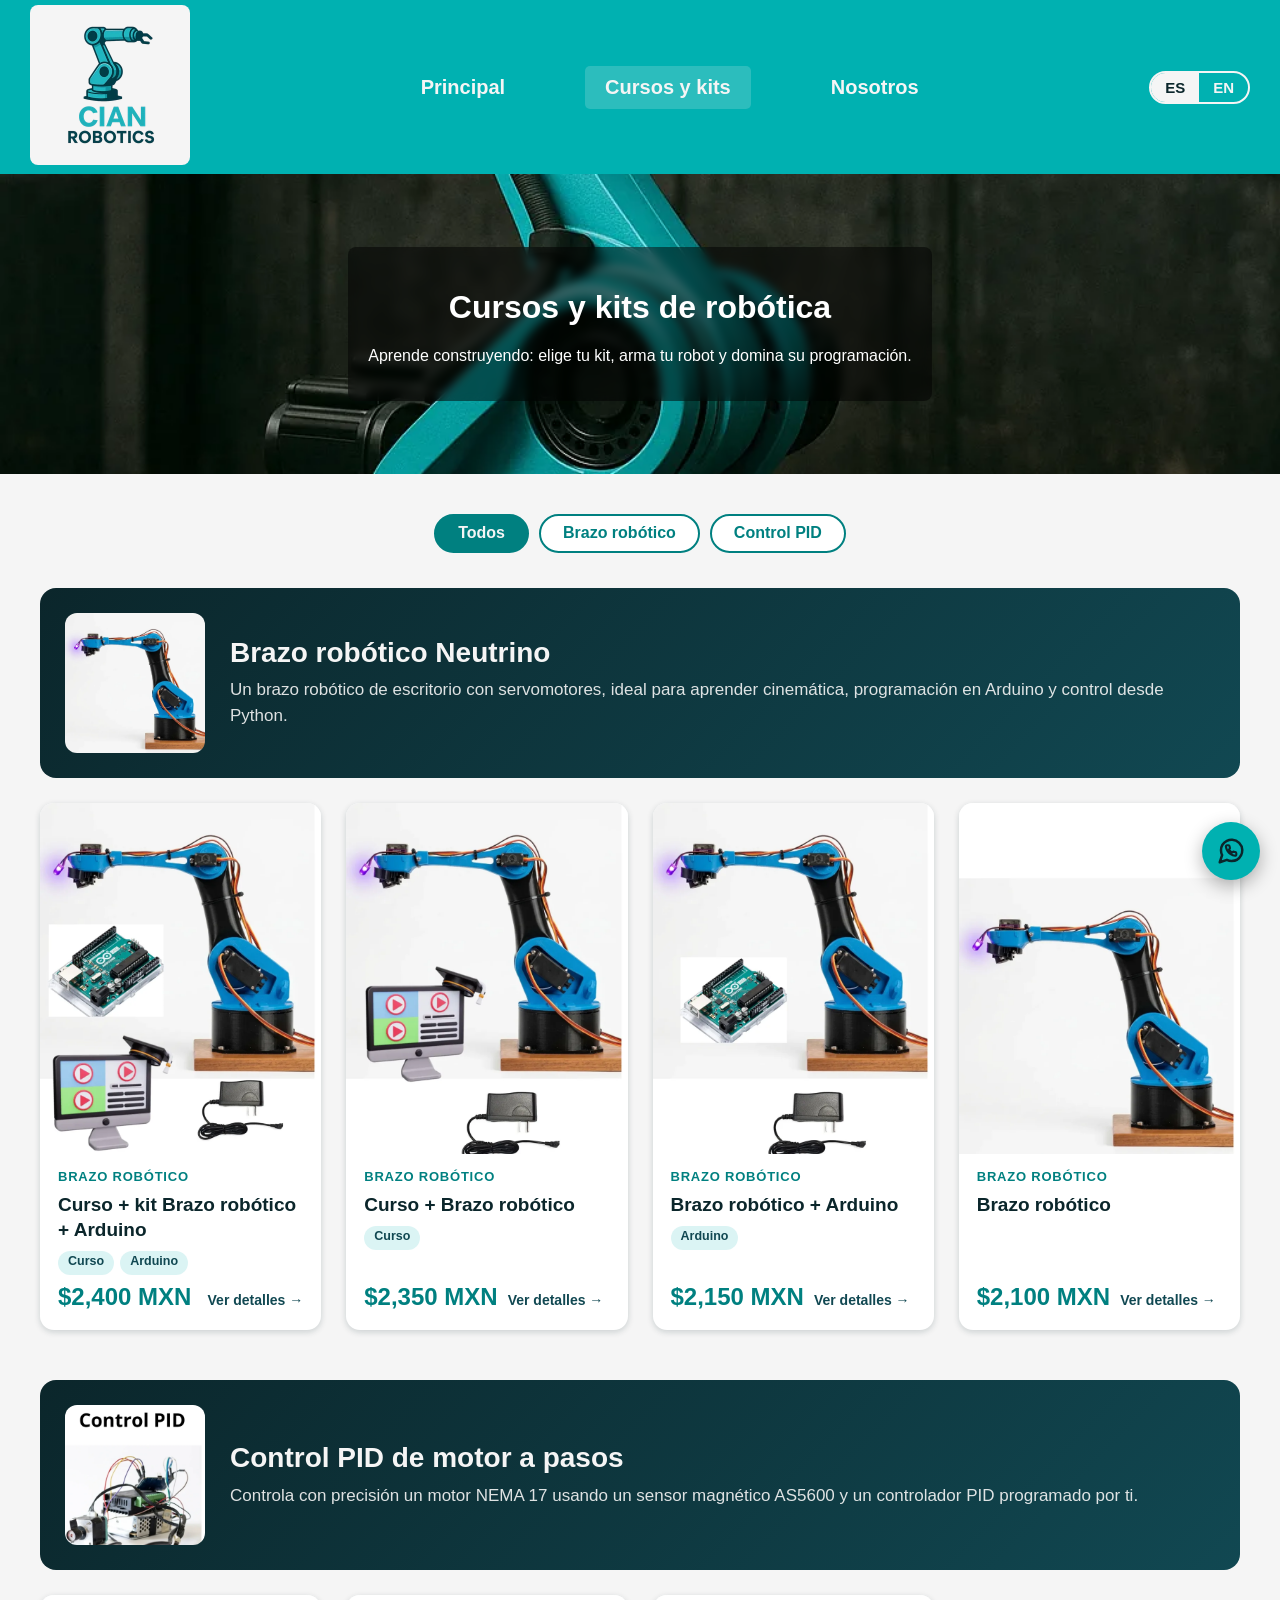
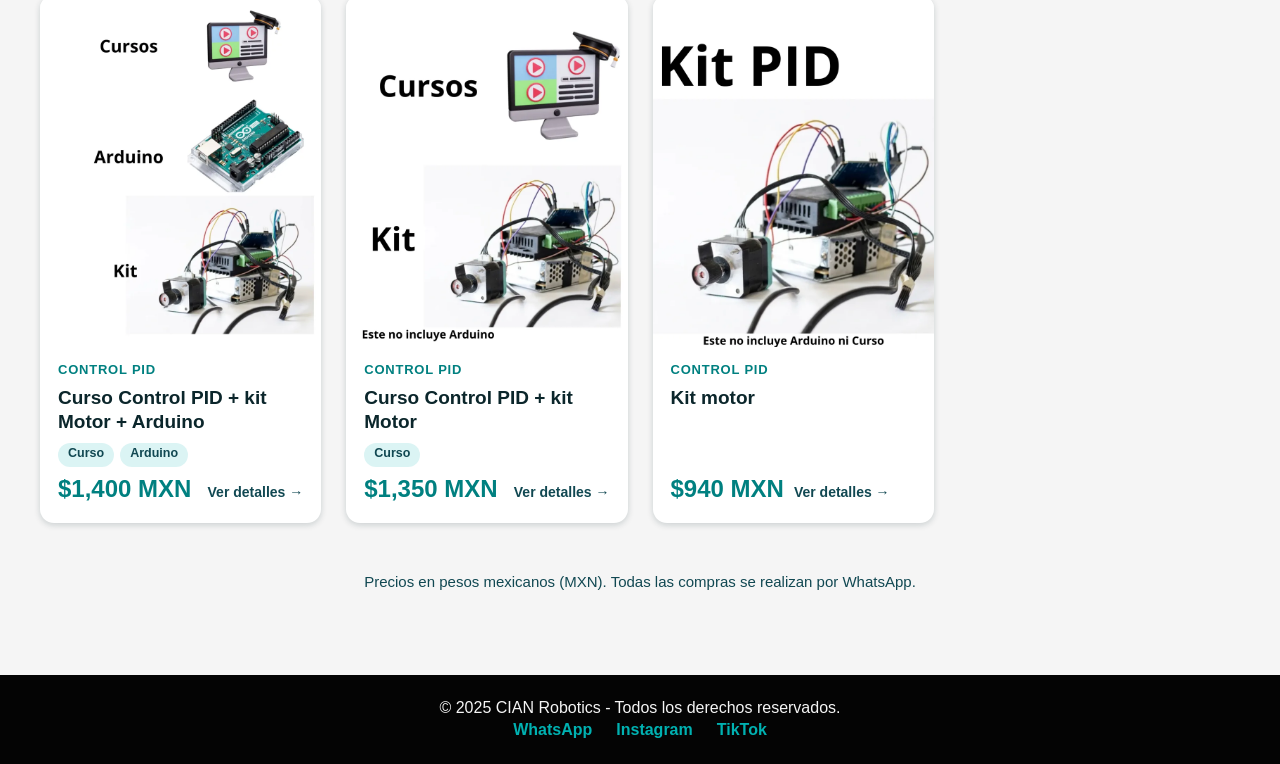
==== cursos.html @ 26aa6d43 "Tienda de cursos y kits, sitio bilingüe y nueva estructura de pestañas - Nueva estructura: Principal" ====
<!DOCTYPE html>
<html lang="es">
<head>
  <meta charset="UTF-8">
  <meta name="viewport" content="width=device-width, initial-scale=1.0">
  <title>Cursos y kits | CIAN Robotics</title>
  <meta name="description" content="Compra tu kit de robótica: brazo robótico Neutrino y kit de control PID de motor a pasos, con o sin curso y Arduino.">

  <!-- Styles -->
  <link rel="stylesheet" href="css/normalize.css">
  <link rel="stylesheet" href="css/style.css">

  <!-- Animejs version 3.2.2 CDN -->
  <script src="https://cdnjs.cloudflare.com/ajax/libs/animejs/3.2.2/anime.min.js"></script>
</head>

<body data-titulo="meta.titulo.cursos">
  <!-- Encabezado -->
  <header class="contenedor-flex">
    <a href="index.html"><img class="logo" src="img/logo.webp" alt="Logotipo de CIAN Robotics" data-i18n-alt="logo.alt" width="150" height="150"></a>
    <nav class="navegacion-principal">
      <a href="index.html" data-i18n="nav.principal">Principal</a>
      <a href="cursos.html" aria-current="page" data-i18n="nav.cursos">Cursos y kits</a>
      <a href="nosotros.html" data-i18n="nav.nosotros">Nosotros</a>
    </nav>
    <div class="selector-idioma" role="group" aria-label="Cambiar idioma" data-i18n-aria="nav.idioma">
      <button type="button" class="idioma-btn" data-lang="es" aria-pressed="true">ES</button>
      <button type="button" class="idioma-btn" data-lang="en" aria-pressed="false">EN</button>
    </div>
  </header>

  <!-- Sección Hero -->
  <section class="hero hero-corto">
    <div class="hero-text">
      <h1 data-i18n="cursos.hero.titulo">Cursos y kits de robótica</h1>
      <p data-i18n="cursos.hero.texto">Aprende construyendo: elige tu kit, arma tu robot y domina su programación.</p>
    </div>
  </section>

  <!-- Tienda -->
  <main class="tienda">
    <div class="filtros" role="group">
      <button type="button" class="filtro" data-filtro="todos" aria-pressed="true" data-i18n="cursos.filtro.todos">Todos</button>
      <button type="button" class="filtro" data-filtro="brazo" aria-pressed="false" data-i18n="cursos.filtro.brazo">Brazo robótico</button>
      <button type="button" class="filtro" data-filtro="pid" aria-pressed="false" data-i18n="cursos.filtro.pid">Control PID</button>
    </div>

    <section class="categoria-tienda" data-categoria="brazo">
      <div class="categoria-banner">
        <img src="img/cursos/neutrino.webp" alt="Brazo robótico Neutrino" data-i18n-alt="cursos.brazo.alt" width="140" height="140">
        <div>
          <h2 data-i18n="cursos.brazo.titulo">Brazo robótico Neutrino</h2>
          <p data-i18n="cursos.brazo.texto">Un brazo robótico de escritorio con servomotores, ideal para aprender cinemática, programación en Arduino y control desde Python.</p>
        </div>
      </div>
      <!-- Las tarjetas se generan desde js/productos.js -->
      <div class="catalogo" data-catalogo="brazo"></div>
    </section>

    <section class="categoria-tienda" data-categoria="pid">
      <div class="categoria-banner">
        <img src="img/cursos/portada-control-pid.webp" alt="Kit de control PID con motor NEMA 17" data-i18n-alt="cursos.pid.alt" width="140" height="140">
        <div>
          <h2 data-i18n="cursos.pid.titulo">Control PID de motor a pasos</h2>
          <p data-i18n="cursos.pid.texto">Controla con precisión un motor NEMA 17 usando un sensor magnético AS5600 y un controlador PID programado por ti.</p>
        </div>
      </div>
      <div class="catalogo" data-catalogo="pid"></div>
    </section>

    <p class="tienda-nota" data-i18n="cursos.nota">Precios en pesos mexicanos (MXN). Todas las compras se realizan por WhatsApp.</p>
  </main>

  <!-- Ficha del producto -->
  <dialog id="modal-producto" class="modal" aria-labelledby="modal-titulo">
    <button type="button" class="modal-cerrar" aria-label="Cerrar" data-i18n-aria="tienda.cerrar">&times;</button>
    <div class="modal-cuerpo">
      <div class="modal-imagen"><img src="" alt="" width="800" height="1000"></div>

      <div class="modal-info">
        <h2 class="modal-titulo" id="modal-titulo"></h2>
        <p class="modal-categoria"></p>
        <hr class="modal-separador">
        <p class="modal-precio"></p>
        <p class="modal-descripcion"></p>

        <div class="modal-caja">
          <h3 data-i18n="tienda.incluye">Lo que incluye</h3>
          <ul class="modal-incluye"></ul>
          <p class="modal-nota" hidden></p>
        </div>

        <div class="modal-caja-borde">
          <h3 data-i18n="tienda.caracteristicas">Características</h3>
          <dl class="modal-specs"></dl>
        </div>
      </div>

      <div class="modal-compra">
        <button type="button" class="btn-comprar" data-i18n="tienda.comprar">Comprar</button>
        <div class="aviso-whatsapp" role="status" hidden>
          <h4 data-i18n="tienda.whatsapp.titulo">Las compras se realizan por WhatsApp</h4>
          <p data-i18n="tienda.whatsapp.texto">Te atendemos personalmente para confirmar disponibilidad, envío y forma de pago. Al continuar se abrirá nuestro chat con tu pedido ya escrito.</p>
          <a class="btn-whatsapp-ir" href="https://wa.me/526463877829" target="_blank" rel="noopener">
            <svg viewBox="0 0 24 24" fill="none" stroke="currentColor" stroke-width="2" stroke-linecap="round" stroke-linejoin="round" aria-hidden="true"><path d="M21 11.5a8.38 8.38 0 0 1-.9 3.8 8.5 8.5 0 0 1-7.6 4.7 8.38 8.38 0 0 1-3.8-.9L3 21l1.9-5.7a8.38 8.38 0 0 1-.9-3.8 8.5 8.5 0 0 1 4.7-7.6 8.38 8.38 0 0 1 3.8-.9h.5a8.48 8.48 0 0 1 8 8v.5z"/><path transform="translate(7 6.6) scale(.42)" stroke-width="4" d="M22 16.92v3a2 2 0 0 1-2.18 2 19.79 19.79 0 0 1-8.63-3.07 19.5 19.5 0 0 1-6-6 19.79 19.79 0 0 1-3.07-8.67A2 2 0 0 1 4.11 2h3a2 2 0 0 1 2 1.72 12.84 12.84 0 0 0 .7 2.81 2 2 0 0 1-.45 2.11L8.09 9.91a16 16 0 0 0 6 6l1.27-1.27a2 2 0 0 1 2.11-.45 12.84 12.84 0 0 0 2.81.7A2 2 0 0 1 22 16.92z"/></svg>
            <span data-i18n="tienda.whatsapp.boton">Ir a WhatsApp</span>
          </a>
          <button type="button" class="btn-whatsapp-volver" data-i18n="tienda.whatsapp.volver">Seguir viendo</button>
        </div>
      </div>
    </div>
  </dialog>

  <!-- Pie de página -->
  <footer>
    <p data-i18n="footer.derechos">&copy; 2025 CIAN Robotics - Todos los derechos reservados.</p>
    <p class="footer-redes">
      <a href="https://wa.me/526463877829" target="_blank" rel="noopener">WhatsApp</a>
      <a href="https://www.instagram.com/cian_robotics/" target="_blank" rel="noopener">Instagram</a>
      <a href="https://www.tiktok.com/@cian.robotics" target="_blank" rel="noopener">TikTok</a>
    </p>
  </footer>

  <!-- Botón flotante de WhatsApp -->
  <a class="whatsapp-flotante" href="https://wa.me/526463877829" target="_blank" rel="noopener" aria-label="Escríbenos por WhatsApp" data-i18n-aria="whatsapp.flotante">
    <svg viewBox="0 0 24 24" fill="none" stroke="currentColor" stroke-width="2" stroke-linecap="round" stroke-linejoin="round" aria-hidden="true"><path d="M21 11.5a8.38 8.38 0 0 1-.9 3.8 8.5 8.5 0 0 1-7.6 4.7 8.38 8.38 0 0 1-3.8-.9L3 21l1.9-5.7a8.38 8.38 0 0 1-.9-3.8 8.5 8.5 0 0 1 4.7-7.6 8.38 8.38 0 0 1 3.8-.9h.5a8.48 8.48 0 0 1 8 8v.5z"/><path transform="translate(7 6.6) scale(.42)" stroke-width="4" d="M22 16.92v3a2 2 0 0 1-2.18 2 19.79 19.79 0 0 1-8.63-3.07 19.5 19.5 0 0 1-6-6 19.79 19.79 0 0 1-3.07-8.67A2 2 0 0 1 4.11 2h3a2 2 0 0 1 2 1.72 12.84 12.84 0 0 0 .7 2.81 2 2 0 0 1-.45 2.11L8.09 9.91a16 16 0 0 0 6 6l1.27-1.27a2 2 0 0 1 2.11-.45 12.84 12.84 0 0 0 2.81.7A2 2 0 0 1 22 16.92z"/></svg>
  </a>

  <!-- Scripts -->
  <script src="js/i18n.js"></script>
  <script src="js/productos.js"></script>
  <script src="js/animations.js"></script>
</body>
</html>
---- css/style.css ----
/*Custom Properties*/
:root{
  --color_blanco: #f5f5f5;
  --color_oscuro: #040404;
  --color_gunmetal: #0B262B;
  --color_midnight_green: #114852;
  --color_teal: #008080;
  --color_verdigris: #00b1b1;
}

html{
  font-size: 62.5%;
  scroll-behavior: smooth;
}

body {
  font-size: 16px; /** 10px = 1rem **/
  font-family: Arial, sans-serif;
  color: var(--color_oscuro);
  background-color: var(--color_blanco);
}

header {
  background-color: var(--color_verdigris);
  padding: .5rem 3rem;
  color: var(--color_blanco);
}

.contenedor-flex {
  display: flex;
  justify-content: space-between;
  align-items: center;
}

header img.logo{
  justify-content: end;
  background-color: var(--color_blanco);
  border-radius: 8px;
  padding: 5px;
}

header nav a {
  color: var(--color_blanco);
  text-decoration: none;
  font-size: 3rem;
  font-weight: bold;
  margin: 2.5rem;
  padding: 1rem;
  transition: all 0.3s ease;
}

.navegacion-principal{
  margin: 1rem;
}

.hero {
  background: url(../img/hero.webp) center/cover no-repeat;
  height: 50rem;
  display: flex;
  justify-content: center;
  align-items: center;
  text-align: center;
  color: white;
}

.hero-text {
  background: rgba(0, 0, 0, 0.5);
  padding: 20px;
  border-radius: 8px;
  backdrop-filter: blur(5px);
}

.btn-cta {
  display: inline-block;
  background-color: var(--color_teal);
  color: white;
  border: none;
  padding: 1.2rem 3rem;
  margin-top: 20px;
  cursor: pointer;
  font-size: 1.8rem;
  font-weight: bold;
  text-decoration: none;
  border-radius: 50px;
  transition: background-color 0.3s ease;
}

.btn-cta:hover {
  background-color: var(--color_oscuro);
}

.productos {
  padding: 4rem 2rem;
  background: white;
  text-align: center;
}

.cards {
  display: flex;
  justify-content: center;
  gap: 2rem;
  flex-wrap: wrap;
}

.card {
  background: #fff;
  border-radius: 8px;
  box-shadow: 0 2px 5px var(--color_gunmetal);
  width: 250px;
  padding: 15px;
  text-align: center;
  opacity: 0;
  transform: translateY(50px);
  transition: transform 0.3s ease, box-shadow 0.3s ease;
}

.card:hover {
  transform: translateY(-5px);
  box-shadow: 0 8px 20px var(--color_gunmetal);
}

.card img {
  width: 100%;
  border-radius: 5px;
  height: 150px;
  object-fit: cover;
}

.btn-mas {
  background: var(--color_teal);
  color: var(--color_blanco);
  border: none;
  padding: 8px 15px;
  margin-top: 10px;
  cursor: pointer;
  border-radius: 5px;
}

.btn-mas:hover {
  background: var(--color_teal);
}

/* B1 */
.productos_oferta{
  list-style: none;
  padding: 0;
  max-width: 600px;
  margin: 0 auto;
}

.productos_oferta li {
  background-color: var(--color_verdigris);
  margin: 20px;
  padding: 20px;
  border-radius: 20px;
  color: var(--color_blanco);
  opacity: 0;
  transform: translateX(-50px);
  transition: transform 0.3s ease;
}

.productos_oferta li:hover {
  transform: translateX(-30px);
}

.oferta{
  background-color: var(--color_blanco);
  justify-content: center;
  text-align: center;
  padding: 4rem 2rem;
}

/* Utility First */
.cont_cent{
  text-align: center;
}

/* Noticias */
.noticias {
  display: flex;
  text-align: center;
  margin: auto;
  gap: 20px;
  padding: 20px;
  background: var(--color_blanco);
}

.noticias-lista {
  flex: 2;
  display: flex;
  flex-direction: column;
  gap: 20px;
}

.noticia {
  background-color: var(--color_verdigris);
  padding: 20px;
  border-radius: 20px;
}

.noticia h3 {
  margin: 0 0 10px;
}

.noticia-destacada {
  flex: 1;
  background-color: var(--color_verdigris);
  padding: 20px;
  border-radius: 20px;
}

/* Contacto */
footer {
  background-color: var(--color_oscuro);
  color: var(--color_blanco);
  text-align: center;
  padding: 2rem;
  margin-top: 3rem;
}

/* Responsive */
@media (max-width: 768px) {
  .contenedor-flex {
    flex-direction: column;
    gap: 1rem;
  }
  
  .navegacion-principal {
    display: flex;
    flex-wrap: wrap;
    justify-content: center;
    gap: 1rem;
  }
  
  header nav a {
    font-size: 2rem;
    margin: 0.5rem;
  }
  
  .cards {
    flex-direction: column;
    align-items: center;
  }
  
  .card {
    width: 100%;
    max-width: 300px;
  }
}

/* Estilos para la animación de la navegación */
.navegacion-principal {
    display: flex;
    gap: 1rem;
}

.navegacion-principal a {
    position: relative;
    padding: 1rem 2rem;
    color: var(--color_blanco);
    text-decoration: none;
    font-size: 2rem;
    font-weight: bold;
    transition: all 0.3s ease;
    border-radius: 5px;
}

/* Efectos hover mejorados para la navegación */
.navegacion-principal a:hover {
    background-color: var(--color_blanco);
    color: var(--color_oscuro);
    transform: translateY(-2px);
    box-shadow: 0 4px 12px rgba(0, 0, 0, 0.2);
}

/* Responsive para navegación */
@media (max-width: 768px) {
    .navegacion-principal {
        flex-direction: column;
        gap: 0.5rem;
    }
    
    .navegacion-principal a {
        font-size: 1.6rem;
        padding: 0.8rem 1.5rem;
        text-align: center;
    }
}

/* Centrado y animaciones para contacto */
.contact-section {
  display: flex;
  justify-content: center;
  padding: 4rem 2rem;
}

.contact-centered-container {
  display: flex;
  flex-direction: column;
  align-items: center;
  gap: 3rem;
  max-width: 800px;
  width: 100%;
}

.instagram-container,
.form-container {
  opacity: 0;
  transform: translateY(50px);
  width: 100%;
  max-width: 600px;
  background: var(--color_blanco);
  padding: 2rem;
  border-radius: 15px;
  box-shadow: 0 5px 15px rgba(0, 0, 0, 0.1);
}

.instagram-container {
  display: flex;
  justify-content: center;
}

/* ===================== Utilidades generales ===================== */
[hidden] {
  display: none !important;
}

body.sin-scroll {
  overflow: hidden;
}

header {
  flex-wrap: wrap;
  gap: 1rem;
}

.navegacion-principal a[aria-current="page"] {
  background-color: rgba(245, 245, 245, 0.18);
}

.hero-corto {
  height: 30rem;
}

.oferta h2 {
  font-size: 3rem;
  color: var(--color_gunmetal);
  margin: 0 0 1rem;
}

.oferta-intro {
  font-size: 1.8rem;
  margin: 0 0 1rem;
}

/* ===================== Selector de idioma ===================== */
.selector-idioma {
  display: flex;
  border: 2px solid var(--color_blanco);
  border-radius: 999px;
  overflow: hidden;
}

.idioma-btn {
  background: transparent;
  color: var(--color_blanco);
  border: 0;
  padding: 0.6rem 1.4rem;
  font-size: 1.5rem;
  font-weight: bold;
  cursor: pointer;
  transition: background-color 0.2s ease, color 0.2s ease;
}

.idioma-btn[aria-pressed="true"] {
  background: var(--color_blanco);
  color: var(--color_gunmetal);
}

.idioma-btn:focus-visible,
.filtro:focus-visible,
.btn-comprar:focus-visible,
.modal-cerrar:focus-visible {
  outline: 3px solid var(--color_gunmetal);
  outline-offset: 2px;
}

/* ===================== Tienda: Cursos y kits ===================== */
.tienda {
  max-width: 1200px;
  margin: 0 auto;
  padding: 4rem 2rem;
}

.filtros {
  display: flex;
  gap: 1rem;
  justify-content: center;
  flex-wrap: wrap;
  margin-bottom: 3.5rem;
}

.filtro {
  border: 2px solid var(--color_teal);
  background: #fff;
  color: var(--color_teal);
  border-radius: 999px;
  padding: 0.8rem 2.2rem;
  font-size: 1.6rem;
  font-weight: bold;
  cursor: pointer;
  transition: background-color 0.2s ease, color 0.2s ease;
}

.filtro:hover {
  background: rgba(0, 128, 128, 0.08);
}

.filtro[aria-pressed="true"] {
  background: var(--color_teal);
  color: var(--color_blanco);
}

.categoria-tienda {
  margin-bottom: 5rem;
}

.categoria-banner {
  display: flex;
  gap: 2.5rem;
  align-items: center;
  background: linear-gradient(135deg, var(--color_gunmetal), var(--color_midnight_green));
  color: var(--color_blanco);
  border-radius: 16px;
  padding: 2.5rem;
  margin-bottom: 2.5rem;
}

.categoria-banner img {
  width: 140px;
  height: 140px;
  flex-shrink: 0;
  object-fit: cover;
  border-radius: 12px;
  background: #fff;
}

.categoria-banner h2 {
  margin: 0 0 0.8rem;
  font-size: 2.8rem;
}

.categoria-banner p {
  margin: 0;
  font-size: 1.7rem;
  line-height: 1.5;
  opacity: 0.9;
}

.catalogo {
  display: grid;
  grid-template-columns: repeat(auto-fill, minmax(240px, 1fr));
  gap: 2.5rem;
}

.producto {
  display: flex;
  flex-direction: column;
  text-align: left;
  background: #fff;
  border: 0;
  padding: 0;
  border-radius: 14px;
  overflow: hidden;
  box-shadow: 0 2px 6px rgba(11, 38, 43, 0.18);
  cursor: pointer;
  font: inherit;
  color: inherit;
  transition: transform 0.3s ease, box-shadow 0.3s ease;
}

.producto:hover {
  transform: translateY(-5px);
  box-shadow: 0 10px 24px rgba(11, 38, 43, 0.25);
}

.producto:focus-visible {
  outline: 3px solid var(--color_teal);
  outline-offset: 3px;
}

.producto-imagen {
  aspect-ratio: 4 / 5;
  background: #fff;
}

.producto-imagen img {
  width: 100%;
  height: 100%;
  object-fit: cover;
  display: block;
}

.producto-info {
  padding: 1.6rem 1.8rem 2rem;
  display: flex;
  flex-direction: column;
  gap: 0.8rem;
  flex: 1;
}

.producto-categoria {
  font-size: 1.3rem;
  text-transform: uppercase;
  letter-spacing: 0.06em;
  color: var(--color_teal);
  font-weight: bold;
}

.producto-nombre {
  margin: 0;
  font-size: 1.9rem;
  line-height: 1.3;
  color: var(--color_gunmetal);
}

.producto-etiquetas {
  display: flex;
  gap: 0.6rem;
  flex-wrap: wrap;
  min-height: 2.4rem;
}

.etiqueta {
  background: rgba(0, 177, 177, 0.14);
  color: var(--color_midnight_green);
  font-size: 1.25rem;
  font-weight: bold;
  padding: 0.3rem 1rem;
  border-radius: 999px;
}

.producto-pie {
  margin-top: auto;
  display: flex;
  justify-content: space-between;
  align-items: baseline;
  gap: 1rem;
  flex-wrap: wrap;
}

.producto-precio {
  font-size: 2.4rem;
  font-weight: bold;
  color: var(--color_teal);
}

.producto-ver {
  font-size: 1.4rem;
  font-weight: bold;
  color: var(--color_midnight_green);
}

.tienda-nota {
  text-align: center;
  font-size: 1.5rem;
  color: var(--color_midnight_green);
}

/* ----- Ficha del producto (modal) ----- */
.modal {
  border: 0;
  padding: 0;
  border-radius: 18px;
  width: min(960px, calc(100% - 3.2rem));
  max-height: calc(100vh - 4rem);
  background: #fff;
  color: var(--color_oscuro);
  box-shadow: 0 20px 60px rgba(4, 4, 4, 0.4);
  overflow: hidden;
}

.modal[open] {
  display: flex;
  flex-direction: column;
}

.modal::backdrop {
  background: rgba(4, 4, 4, 0.6);
  backdrop-filter: blur(3px);
}

.modal-cerrar {
  position: absolute;
  top: 1.2rem;
  right: 1.2rem;
  z-index: 2;
  width: 4rem;
  height: 4rem;
  border-radius: 50%;
  border: 0;
  background: var(--color_gunmetal);
  color: var(--color_blanco);
  font-size: 2.6rem;
  line-height: 1;
  cursor: pointer;
}

.modal-cerrar:hover {
  background: var(--color_teal);
}

.modal-cuerpo {
  min-height: 0;
  overflow-y: auto;
  padding: 3rem;
  display: grid;
  grid-template-columns: 1fr 1.15fr;
  grid-template-rows: auto 1fr;
  grid-template-areas:
    "imagen info"
    "compra info";
  column-gap: 3.5rem;
  row-gap: 2rem;
}

.modal-imagen {
  grid-area: imagen;
  background: var(--color_blanco);
  border-radius: 14px;
  overflow: hidden;
  box-shadow: 0 4px 12px rgba(11, 38, 43, 0.12);
}

.modal-imagen img {
  width: 100%;
  height: auto;
  display: block;
}

.modal-info {
  grid-area: info;
  min-width: 0;
}

.modal-compra {
  grid-area: compra;
  align-self: start;
}

.modal-titulo {
  font-size: 3rem;
  line-height: 1.2;
  margin: 0 4.5rem 0.4rem 0;
  color: var(--color_gunmetal);
}

.modal-categoria {
  margin: 0;
  font-size: 1.6rem;
  font-weight: bold;
  color: var(--color_teal);
}

.modal-separador {
  border: 0;
  border-top: 1px solid #dde5e6;
  margin: 2rem 0;
}

.modal-precio {
  font-size: 3.6rem;
  font-weight: bold;
  color: var(--color_teal);
  margin: 0 0 1rem;
}

.modal-descripcion {
  font-size: 1.7rem;
  line-height: 1.55;
  margin: 0 0 2rem;
}

.modal-caja,
.modal-caja-borde {
  border-radius: 14px;
  padding: 2rem 2.2rem;
  margin-bottom: 2rem;
}

.modal-caja {
  background: var(--color_blanco);
}

.modal-caja-borde {
  border: 1px solid #dde5e6;
}

.modal-caja h3,
.modal-caja-borde h3 {
  margin: 0 0 1.2rem;
  font-size: 1.9rem;
  color: var(--color_gunmetal);
}

.modal-incluye {
  list-style: none;
  margin: 0;
  padding: 0;
  display: grid;
  gap: 1rem;
}

.modal-incluye li {
  position: relative;
  padding-left: 2.8rem;
  font-size: 1.6rem;
  line-height: 1.45;
}

.modal-incluye li::before {
  content: "✓";
  position: absolute;
  left: 0;
  top: 0;
  color: var(--color_teal);
  font-weight: bold;
  font-size: 1.8rem;
}

.modal-nota {
  margin: 1.4rem 0 0;
  font-size: 1.45rem;
  font-style: italic;
  color: var(--color_midnight_green);
}

.modal-specs {
  margin: 0;
}

.spec {
  display: grid;
  grid-template-columns: 38% 1fr;
  gap: 1rem;
  padding: 1rem 0;
  border-bottom: 1px solid #edf1f2;
  font-size: 1.55rem;
}

.spec:last-child {
  border-bottom: 0;
}

.spec dt {
  font-weight: bold;
  color: var(--color_gunmetal);
}

.spec dd {
  margin: 0;
  line-height: 1.45;
}

.btn-comprar {
  width: 100%;
  background: var(--color_teal);
  color: var(--color_blanco);
  border: 0;
  border-radius: 10px;
  padding: 1.5rem;
  font-size: 1.9rem;
  font-weight: bold;
  cursor: pointer;
  transition: background-color 0.2s ease;
}

.btn-comprar:hover {
  background: var(--color_midnight_green);
}

.aviso-whatsapp {
  background: var(--color_gunmetal);
  color: var(--color_blanco);
  border-radius: 12px;
  padding: 2rem;
}

.aviso-whatsapp h4 {
  margin: 0 0 0.8rem;
  font-size: 1.8rem;
}

.aviso-whatsapp p {
  margin: 0 0 1.6rem;
  font-size: 1.5rem;
  line-height: 1.5;
  opacity: 0.9;
}

.btn-whatsapp-ir {
  display: flex;
  align-items: center;
  justify-content: center;
  gap: 1rem;
  background: var(--color_verdigris);
  color: var(--color_gunmetal);
  border-radius: 10px;
  padding: 1.4rem;
  font-size: 1.8rem;
  font-weight: bold;
  text-decoration: none;
  transition: background-color 0.2s ease;
}

.btn-whatsapp-ir:hover {
  background: var(--color_blanco);
}

.btn-whatsapp-ir svg {
  width: 24px;
  height: 24px;
}

.btn-whatsapp-volver {
  width: 100%;
  margin-top: 1rem;
  background: transparent;
  color: var(--color_blanco);
  border: 1px solid rgba(245, 245, 245, 0.5);
  border-radius: 10px;
  padding: 1rem;
  font-size: 1.5rem;
  cursor: pointer;
}

.btn-whatsapp-volver:hover {
  background: rgba(245, 245, 245, 0.1);
}

/* ===================== Nosotros ===================== */
.seccion {
  max-width: 1100px;
  margin: 0 auto;
  padding: 4rem 2rem;
  text-align: center;
}

.seccion h2 {
  font-size: 3rem;
  color: var(--color_gunmetal);
  margin: 0 0 1rem;
}

.seccion > p {
  font-size: 1.8rem;
  line-height: 1.6;
  max-width: 720px;
  margin: 0 auto 2.5rem;
}

.galeria {
  display: grid;
  grid-template-columns: repeat(auto-fill, minmax(220px, 1fr));
  gap: 2rem;
}

.foto {
  margin: 0;
  background: #fff;
  border-radius: 14px;
  overflow: hidden;
  box-shadow: 0 2px 6px rgba(11, 38, 43, 0.18);
}

.foto img,
.foto-vacia {
  width: 100%;
  aspect-ratio: 4 / 5;
  display: block;
}

.foto img {
  height: auto;
  object-fit: cover;
}

.foto-vacia {
  display: grid;
  place-items: center;
  color: var(--color_teal);
  background:
    repeating-linear-gradient(45deg, rgba(0, 128, 128, 0.06) 0 12px, transparent 12px 24px),
    var(--color_blanco);
}

.foto-vacia svg {
  width: 56px;
  height: 56px;
  opacity: 0.6;
}

.foto figcaption {
  padding: 1.2rem 1.4rem;
  font-size: 1.5rem;
  color: var(--color_midnight_green);
}

.seccion-oscura {
  max-width: none;
  background: var(--color_gunmetal);
  color: var(--color_blanco);
}

.seccion-oscura h2 {
  color: var(--color_blanco);
}

.redes {
  display: flex;
  gap: 1.6rem;
  justify-content: center;
  flex-wrap: wrap;
}

.red {
  display: inline-flex;
  align-items: center;
  gap: 1rem;
  padding: 1.4rem 2.6rem;
  border-radius: 999px;
  background: var(--color_teal);
  color: var(--color_blanco);
  font-size: 1.8rem;
  font-weight: bold;
  text-decoration: none;
  transition: transform 0.2s ease, background-color 0.2s ease;
}

.red:hover {
  background: var(--color_midnight_green);
  transform: translateY(-2px);
}

.red-whatsapp {
  background: var(--color_verdigris);
  color: var(--color_gunmetal);
}

.red-whatsapp:hover {
  background: var(--color_blanco);
}

.red svg {
  width: 24px;
  height: 24px;
}

/* ===================== Pie de página y WhatsApp ===================== */
footer p {
  margin: 0.4rem 0;
}

.footer-redes {
  display: flex;
  gap: 2.4rem;
  justify-content: center;
  flex-wrap: wrap;
}

.footer-redes a {
  color: var(--color_verdigris);
  text-decoration: none;
  font-weight: bold;
}

.footer-redes a:hover {
  text-decoration: underline;
}

.whatsapp-flotante {
  position: fixed;
  right: 2rem;
  bottom: 2rem;
  z-index: 50;
  width: 5.8rem;
  height: 5.8rem;
  border-radius: 50%;
  background: var(--color_verdigris);
  color: var(--color_gunmetal);
  display: grid;
  place-items: center;
  box-shadow: 0 6px 18px rgba(4, 4, 4, 0.3);
  transition: transform 0.2s ease;
}

.whatsapp-flotante:hover {
  transform: scale(1.08);
}

.whatsapp-flotante svg {
  width: 30px;
  height: 30px;
}

/* ===================== Responsive (tienda y nosotros) ===================== */
@media (max-width: 768px) {
  .hero-corto {
    height: 24rem;
  }

  .categoria-banner {
    flex-direction: column;
    text-align: center;
    padding: 2rem;
  }

  .catalogo {
    grid-template-columns: repeat(auto-fill, minmax(160px, 1fr));
    gap: 1.6rem;
  }

  .producto-info {
    padding: 1.2rem 1.2rem 1.6rem;
  }

  .producto-nombre {
    font-size: 1.6rem;
  }

  .producto-precio {
    font-size: 2rem;
  }

  .modal {
    width: calc(100% - 2rem);
    max-height: calc(100vh - 2rem);
  }

  .modal-cuerpo {
    grid-template-columns: 1fr;
    grid-template-rows: auto;
    grid-template-areas:
      "imagen"
      "info"
      "compra";
    padding: 2rem 2rem 0;
  }

  .modal-imagen {
    max-width: 280px;
    width: 100%;
    justify-self: center;
  }

  .modal-titulo {
    font-size: 2.4rem;
  }

  .modal-precio {
    font-size: 3rem;
  }

  /* El botón de compra queda siempre visible al fondo de la ficha */
  .modal-compra {
    position: sticky;
    bottom: 0;
    background: #fff;
    padding: 1.2rem 0 2rem;
    box-shadow: 0 -10px 12px -10px rgba(4, 4, 4, 0.2);
  }

  .whatsapp-flotante {
    right: 1.6rem;
    bottom: 1.6rem;
  }
}
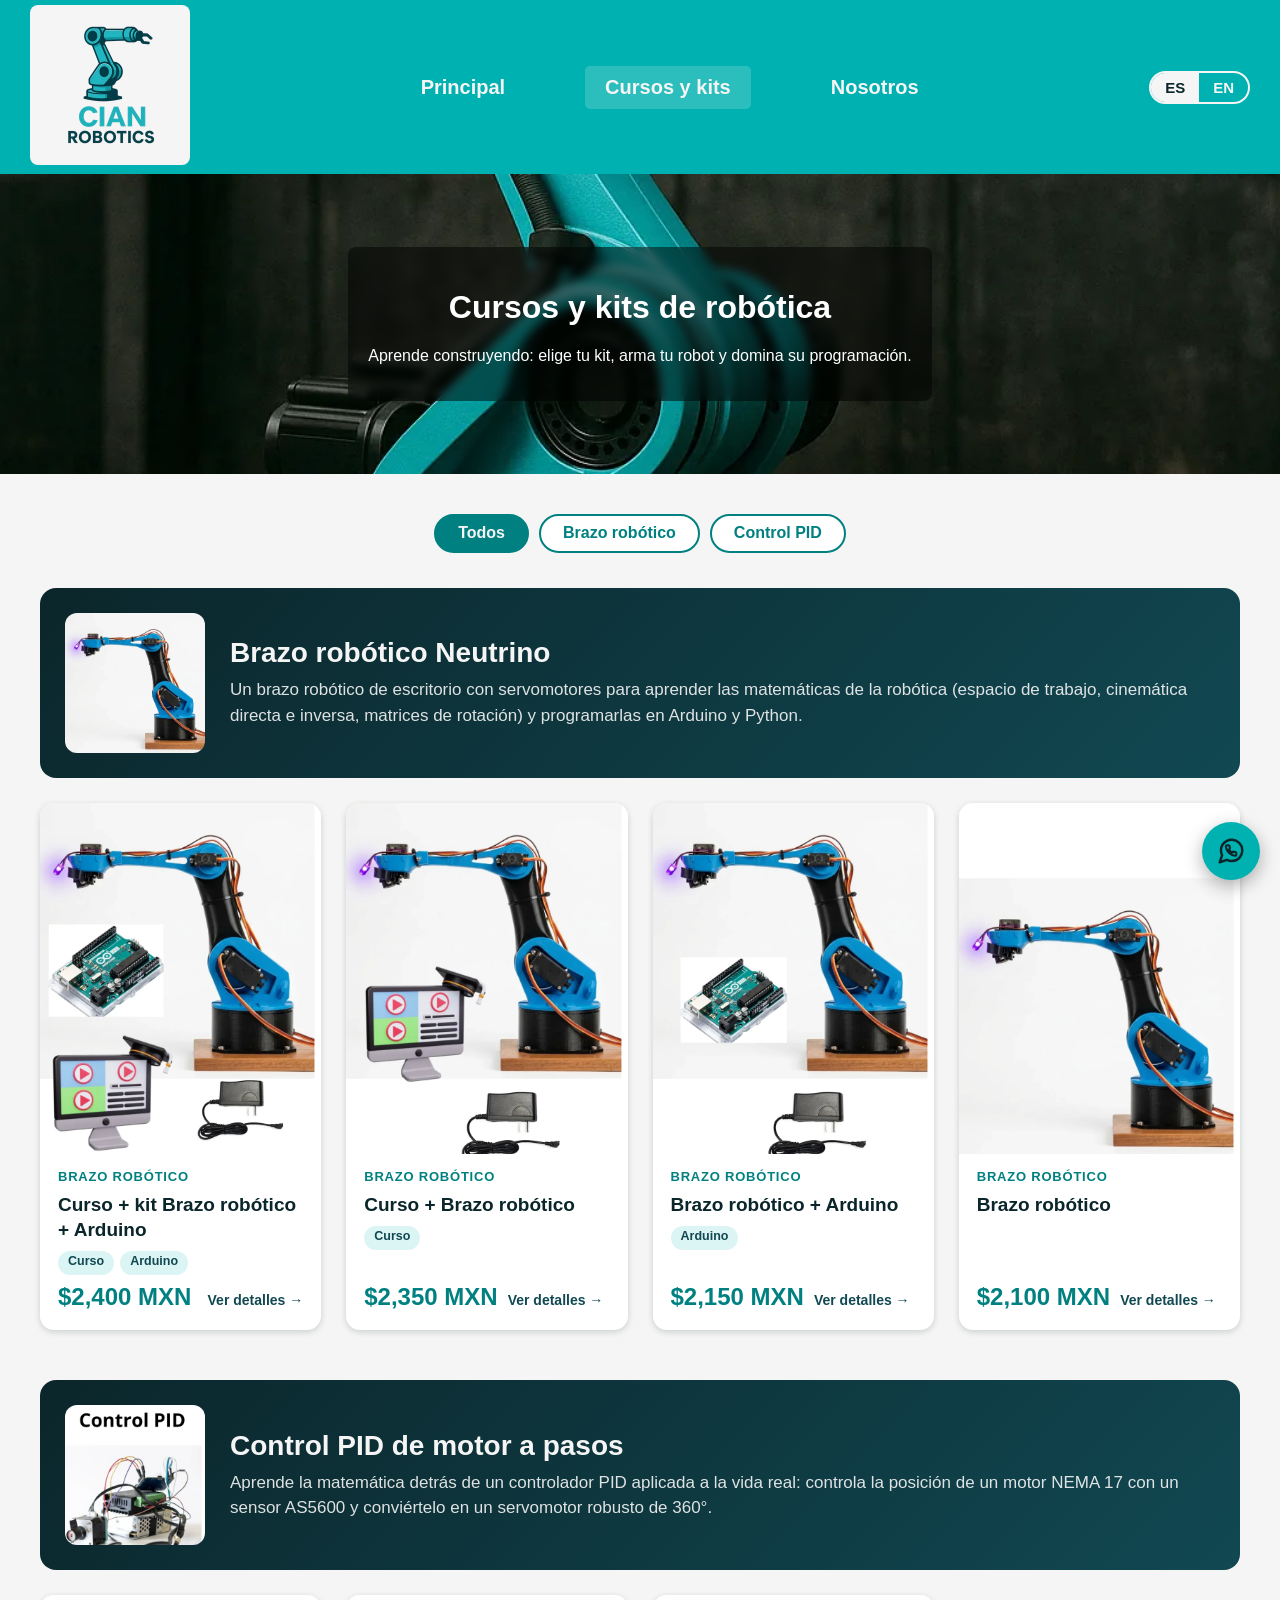
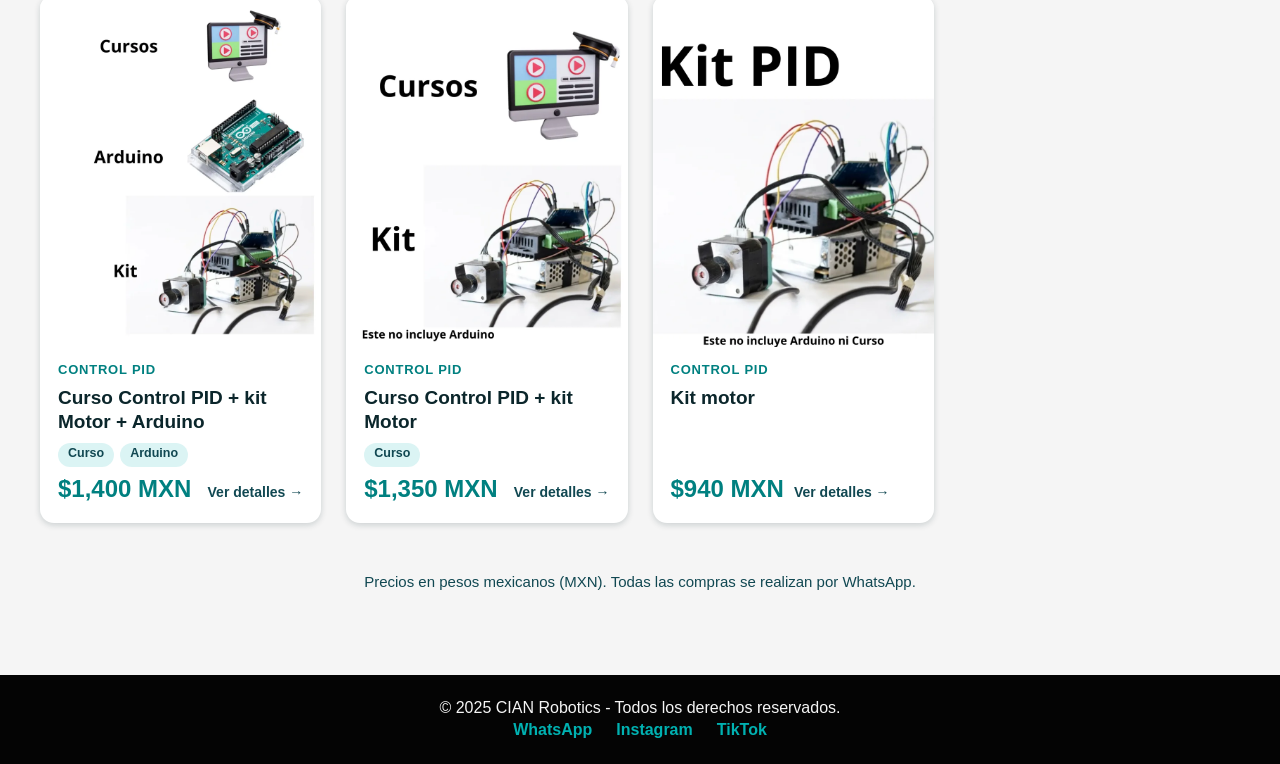
==== commit d59bc59f: "Promoción Buen Fin: 10% de descuento hasta el 17 de noviembre - 10% menos en todos los productos, co" ====
--- a/cursos.html
+++ b/cursos.html
@@ -39,6 +39,12 @@
 
   <!-- Tienda -->
   <main class="tienda">
+    <!-- Aviso de promoción: se muestra solo durante las fechas de PROMOCION en js/productos.js -->
+    <div class="promo-banner" hidden>
+      <strong class="promo-banner-titulo"></strong>
+      <span class="promo-banner-texto"></span>
+    </div>
+
     <div class="filtros" role="group">
       <button type="button" class="filtro" data-filtro="todos" aria-pressed="true" data-i18n="cursos.filtro.todos">Todos</button>
       <button type="button" class="filtro" data-filtro="brazo" aria-pressed="false" data-i18n="cursos.filtro.brazo">Brazo robótico</button>
@@ -81,7 +87,8 @@
         <h2 class="modal-titulo" id="modal-titulo"></h2>
         <p class="modal-categoria"></p>
         <hr class="modal-separador">
-        <p class="modal-precio"></p>
+        <p class="modal-precios"></p>
+        <p class="modal-promo" hidden></p>
         <p class="modal-descripcion"></p>
 
         <div class="modal-caja">
--- a/css/style.css
+++ b/css/style.css
@@ -836,6 +836,85 @@
 
 .btn-whatsapp-volver:hover {
   background: rgba(245, 245, 245, 0.1);
+}
+
+/* ----- Promoción (precio tachado y sellos) ----- */
+.promo-banner {
+  display: flex;
+  flex-wrap: wrap;
+  justify-content: center;
+  align-items: baseline;
+  gap: 0.4rem 1.2rem;
+  background: linear-gradient(135deg, var(--color_gunmetal), var(--color_midnight_green));
+  color: var(--color_blanco);
+  border: 2px solid var(--color_verdigris);
+  border-radius: 14px;
+  padding: 1.6rem 2rem;
+  margin-bottom: 3rem;
+  text-align: center;
+  font-size: 1.8rem;
+}
+
+.promo-banner-titulo {
+  color: var(--color_verdigris);
+  font-size: 2.2rem;
+  text-transform: uppercase;
+  letter-spacing: 0.04em;
+}
+
+.producto-imagen {
+  position: relative;
+}
+
+.promo-sello {
+  position: absolute;
+  top: 1rem;
+  left: 1rem;
+  background: var(--color_gunmetal);
+  color: var(--color_verdigris);
+  font-size: 1.6rem;
+  font-weight: bold;
+  padding: 0.5rem 1.1rem;
+  border-radius: 999px;
+  box-shadow: 0 2px 6px rgba(4, 4, 4, 0.25);
+}
+
+.producto-precios {
+  display: flex;
+  flex-direction: column-reverse;
+}
+
+.producto-precio-antes,
+.modal-precio-antes {
+  color: #6b7c7f;
+  text-decoration-thickness: 2px;
+}
+
+.producto-precio-antes {
+  font-size: 1.45rem;
+}
+
+.modal-precios {
+  display: flex;
+  flex-wrap: wrap;
+  align-items: baseline;
+  gap: 0.4rem 1.4rem;
+  margin: 0 0 1rem;
+}
+
+.modal-precio-antes {
+  font-size: 2.2rem;
+}
+
+.modal-promo {
+  display: inline-block;
+  background: rgba(0, 177, 177, 0.14);
+  color: var(--color_midnight_green);
+  font-size: 1.5rem;
+  font-weight: bold;
+  padding: 0.6rem 1.2rem;
+  border-radius: 8px;
+  margin: 0 0 1.6rem;
 }
 
 /* ===================== Nosotros ===================== */
